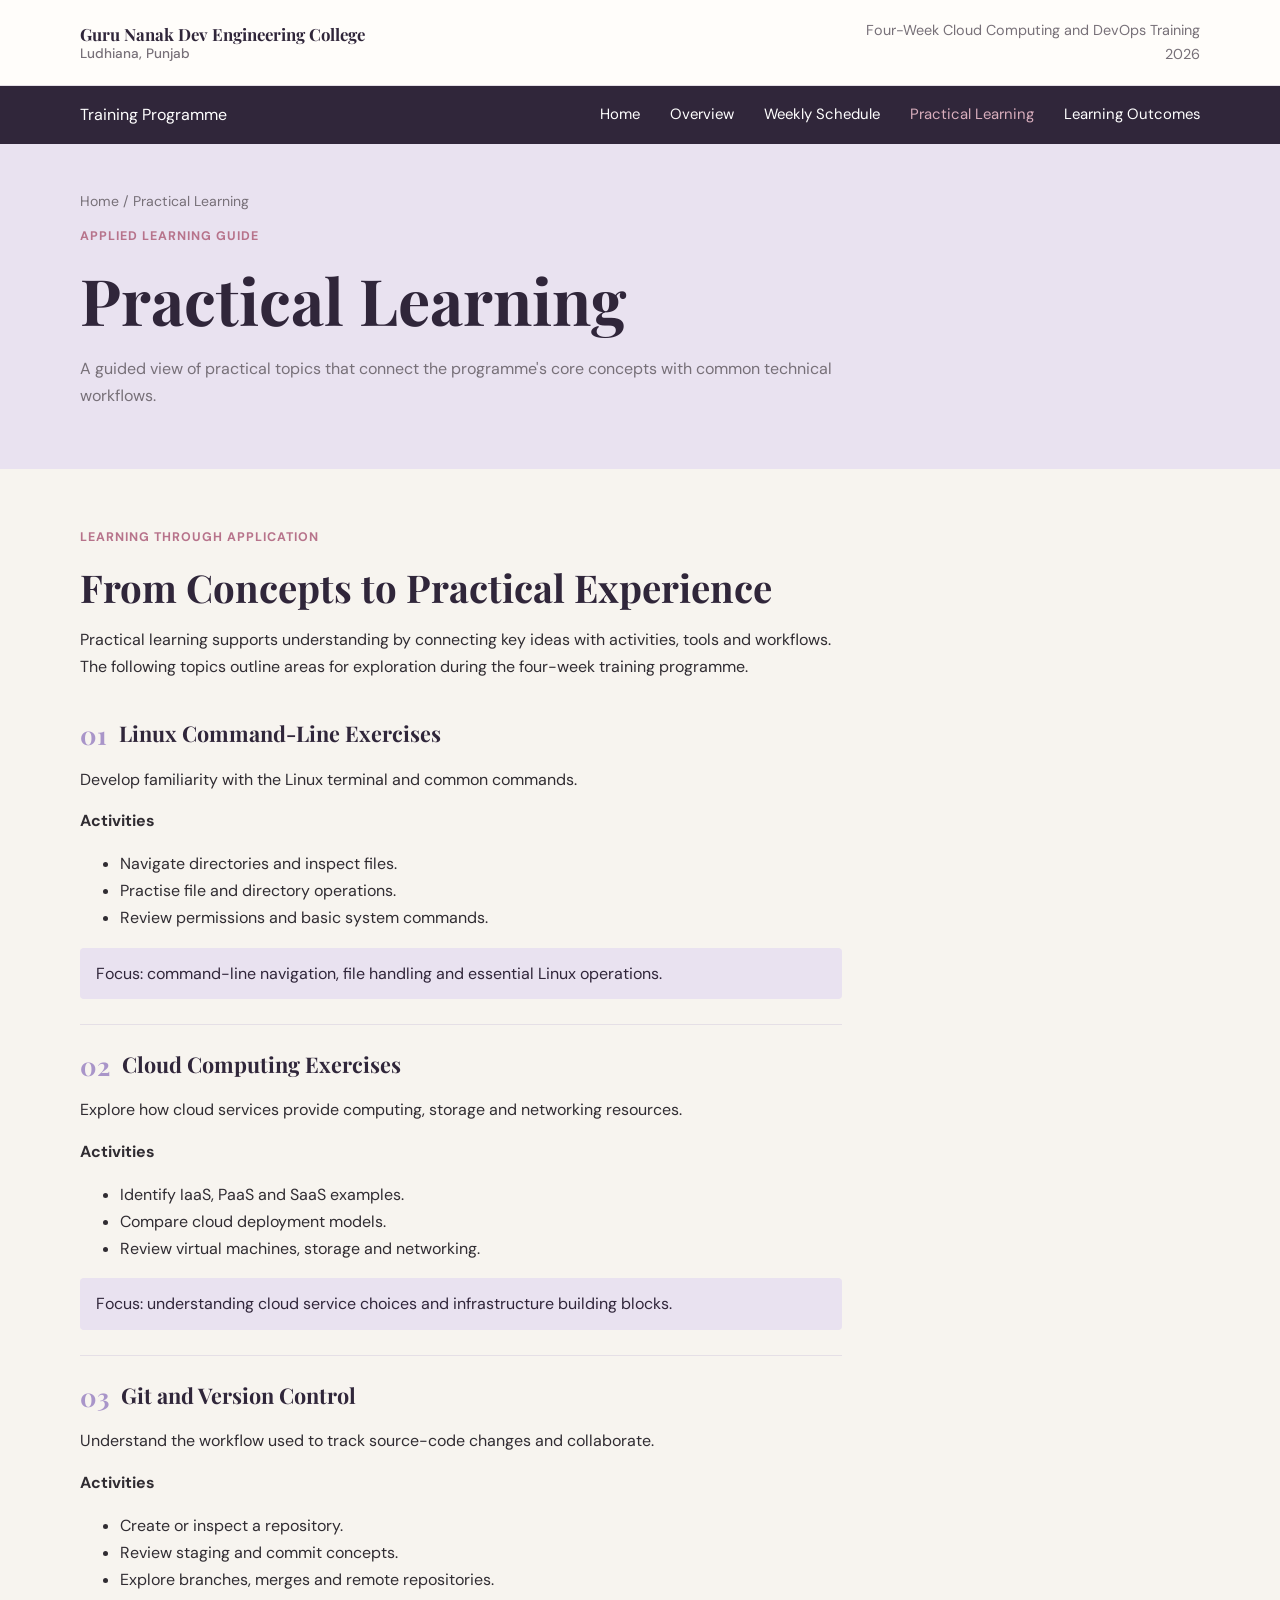
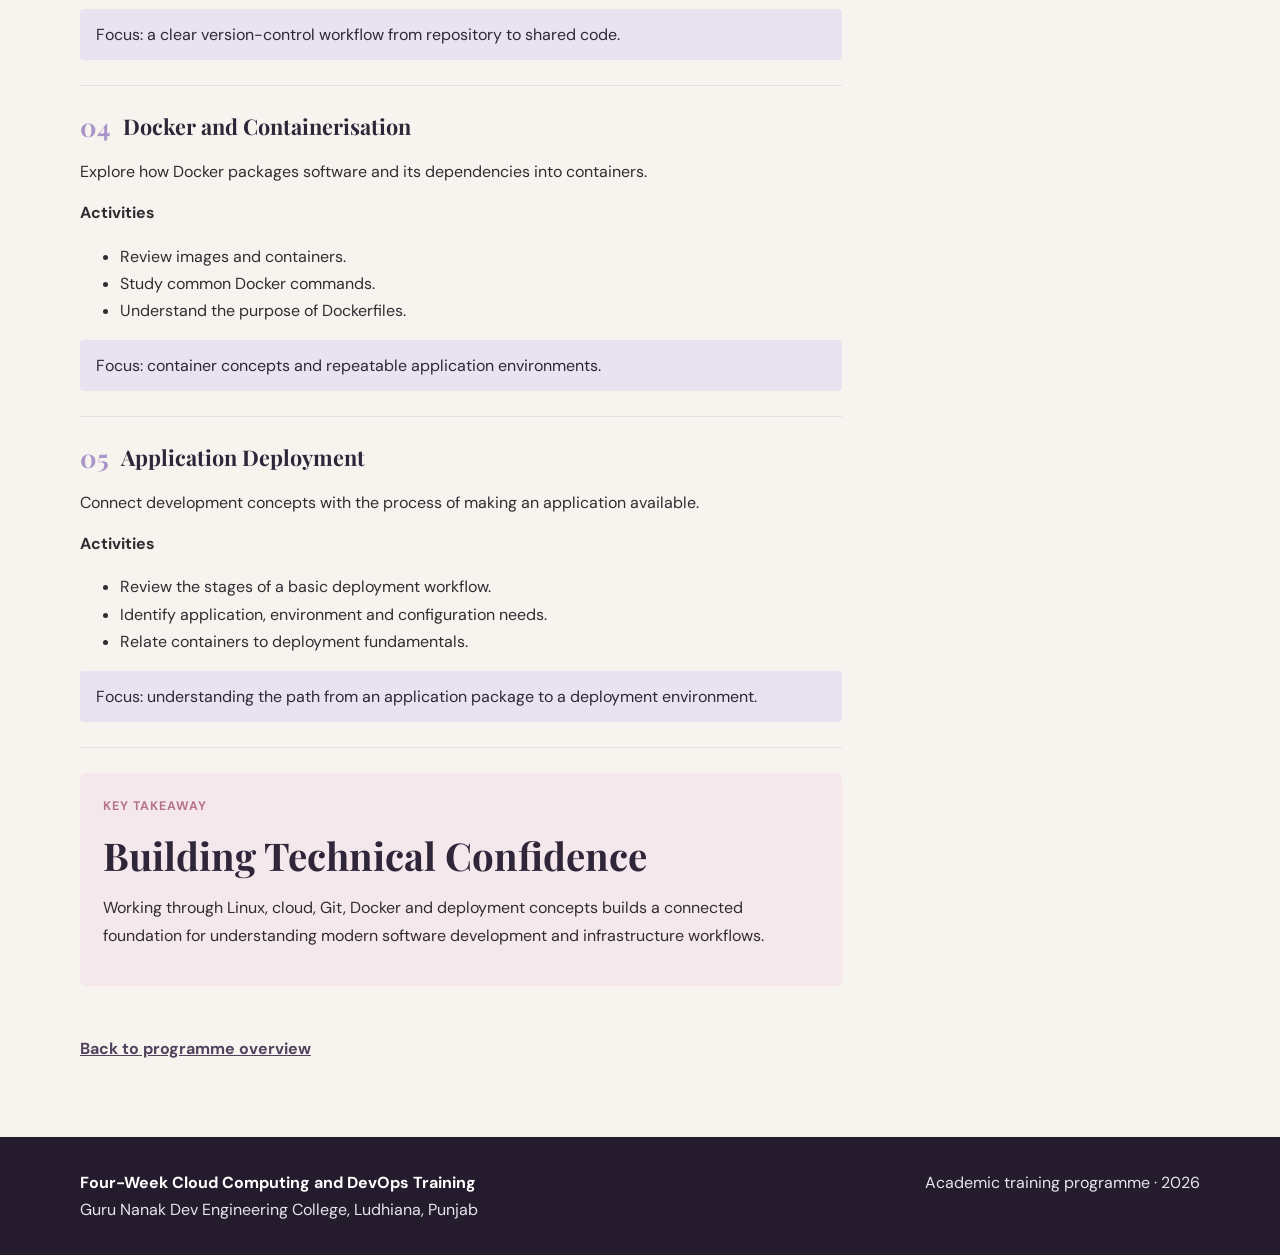
==== pages/practical.html @ 39a6b611 "Initial website upload" ====
<!DOCTYPE html>

<html lang="en"><head><meta charset="utf-8"/><meta content="width=device-width,initial-scale=1" name="viewport"/><meta content="Four-week Cloud Computing and DevOps training programme at GNDEC, Ludhiana." name="description"/><title>Practical Learning | GNDEC Training</title><link href="../assets/css/style.css" rel="stylesheet"/></head><body><header class="institution"><div class="container"><div class="college">Guru Nanak Dev Engineering College<small>Ludhiana, Punjab</small></div><div class="programme">Four-Week Cloud Computing and DevOps Training<br/>2026</div></div></header><nav class="nav"><div class="container nav-inner"><span>Training Programme</span><button aria-expanded="false" aria-label="Toggle navigation" class="menu">Menu</button><div class="nav-links"><a class="" href="../index.html#home">Home</a><a class="" href="../index.html#overview">Overview</a><a class="" href="../index.html#schedule">Weekly Schedule</a><a class="active" href="practical.html">Practical Learning</a><a class="" href="../index.html#outcomes">Learning Outcomes</a></div></div></nav><div class="page-banner"><div class="container"><div class="breadcrumb"><a href="../index.html">Home</a> / Practical Learning</div><div class="eyebrow">Applied learning guide</div><h1>Practical Learning</h1><p class="lead">A guided view of practical topics that connect the programme's core concepts with common technical workflows.</p></div></div><main class="container page-layout"><article><div class="eyebrow">Learning through application</div><h2>From Concepts to Practical Experience</h2><p>Practical learning supports understanding by connecting key ideas with activities, tools and workflows. The following topics outline areas for exploration during the four-week training programme.</p><section class="practical-topic" id="practical-1"><h3><span>01</span>Linux Command-Line Exercises</h3><p>Develop familiarity with the Linux terminal and common commands.</p><strong>Activities</strong><ul><li>Navigate directories and inspect files.</li><li>Practise file and directory operations.</li><li>Review permissions and basic system commands.</li></ul><div class="focus">Focus: command-line navigation, file handling and essential Linux operations.</div></section><section class="practical-topic" id="practical-2"><h3><span>02</span>Cloud Computing Exercises</h3><p>Explore how cloud services provide computing, storage and networking resources.</p><strong>Activities</strong><ul><li>Identify IaaS, PaaS and SaaS examples.</li><li>Compare cloud deployment models.</li><li>Review virtual machines, storage and networking.</li></ul><div class="focus">Focus: understanding cloud service choices and infrastructure building blocks.</div></section><section class="practical-topic" id="practical-3"><h3><span>03</span>Git and Version Control</h3><p>Understand the workflow used to track source-code changes and collaborate.</p><strong>Activities</strong><ul><li>Create or inspect a repository.</li><li>Review staging and commit concepts.</li><li>Explore branches, merges and remote repositories.</li></ul><div class="focus">Focus: a clear version-control workflow from repository to shared code.</div></section><section class="practical-topic" id="practical-4"><h3><span>04</span>Docker and Containerisation</h3><p>Explore how Docker packages software and its dependencies into containers.</p><strong>Activities</strong><ul><li>Review images and containers.</li><li>Study common Docker commands.</li><li>Understand the purpose of Dockerfiles.</li></ul><div class="focus">Focus: container concepts and repeatable application environments.</div></section><section class="practical-topic" id="practical-5"><h3><span>05</span>Application Deployment</h3><p>Connect development concepts with the process of making an application available.</p><strong>Activities</strong><ul><li>Review the stages of a basic deployment workflow.</li><li>Identify application, environment and configuration needs.</li><li>Relate containers to deployment fundamentals.</li></ul><div class="focus">Focus: understanding the path from an application package to a deployment environment.</div></section><section class="activity"><div class="eyebrow">Key takeaway</div><h2>Building Technical Confidence</h2><p>Working through Linux, cloud, Git, Docker and deployment concepts builds a connected foundation for understanding modern software development and infrastructure workflows.</p></section><a class="back" href="../index.html">Back to programme overview</a></article></main><footer class="footer"><div class="container"><div><strong>Four-Week Cloud Computing and DevOps Training</strong><br/>Guru Nanak Dev Engineering College, Ludhiana, Punjab</div><div>Academic training programme · 2026</div></div></footer><script defer="True" src="../assets/js/script.js"></script></body></html>
---- assets/css/style.css ----
@import url('https://fonts.googleapis.com/css2?family=DM+Sans:wght@400;500;600;700&family=Playfair+Display:wght@600;700&display=swap');
:root{--plum:#30263a;--plum-dark:#241c2d;--plum-light:#51435e;--lavender:#a995c9;--lavender-pale:#e9e2f0;--rose:#d9aebd;--rose-pale:#f4e8ec;--cream:#f7f4ef;--white:#fffdfa;--ink:#302c32;--muted:#777078;--border:#e5dfe6;--heading:"Playfair Display",Georgia,serif;--body:"DM Sans",sans-serif}
*{box-sizing:border-box}html{scroll-behavior:smooth;scroll-padding-top:90px}body{margin:0;background:var(--cream);color:var(--ink);font:16px/1.7 var(--body)}a{color:inherit;text-decoration:none}img{display:block;width:100%;object-fit:cover}h1,h2,h3{font-family:var(--heading);line-height:1.2;color:var(--plum);margin:0 0 16px}h1{font-size:clamp(2.4rem,5vw,4.2rem)}h2{font-size:clamp(1.8rem,3vw,2.6rem)}h3{font-size:1.35rem}p{margin:0 0 14px}.container{width:min(1120px,calc(100% - 40px));margin:auto}.institution{background:var(--white);padding:18px 0;border-bottom:1px solid var(--border)}.institution .container{display:flex;justify-content:space-between;align-items:center;gap:20px}.college{font:700 1.05rem var(--heading);color:var(--plum)}.college small{display:block;font:500 .85rem var(--body);color:var(--muted)}.programme{text-align:right;color:var(--muted);font-size:.9rem}.nav{background:var(--plum);color:white;position:sticky;top:0;z-index:10}.nav-inner{display:flex;align-items:center;justify-content:space-between;min-height:58px}.nav-links{display:flex;gap:30px}.nav a{font-size:.93rem}.nav a:hover,.nav a.active{color:var(--rose)}.menu{display:none;background:none;border:1px solid #ffffff55;color:white;padding:7px 11px;border-radius:5px;font:inherit}.hero{min-height:470px;display:flex;align-items:center;color:white;background:linear-gradient(90deg,rgba(36,28,45,.94),rgba(48,38,58,.65)),url('banner.jpg') center/cover}.hero .container{padding:75px 0}.hero h1{color:white;max-width:700px}.hero p{max-width:650px;font-size:1.1rem;color:#f4edf5}.eyebrow{color:#b7738b;font-weight:700;letter-spacing:.08em;text-transform:uppercase;font-size:.78rem;margin-bottom:15px}.button{display:inline-block;background:var(--lavender);color:var(--plum-dark);font-weight:700;padding:11px 19px;border-radius:4px;margin-top:12px}.notice{background:var(--rose-pale);padding:13px 0;text-align:center;color:var(--plum);font-weight:600}.section{padding:76px 0}.section.alt{background:var(--white)}.lead{max-width:760px;color:var(--muted)}.overview-grid,.two-col{display:grid;grid-template-columns:1.2fr .8fr;gap:36px;align-items:center}.info-panel,.side-panel{background:var(--lavender-pale);padding:26px;border-radius:7px}.info-panel p{margin:8px 0}.cards{display:grid;grid-template-columns:repeat(4,1fr);gap:18px;margin-top:28px}.card{background:var(--white);border:1px solid var(--border);padding:23px;border-radius:6px;box-shadow:0 5px 18px #30263a08}.card .num{color:var(--lavender);font:700 1.8rem var(--heading);margin-bottom:12px}.weeks{display:grid;grid-template-columns:repeat(2,1fr);gap:24px;margin-top:30px}.week-card{background:var(--white);border:1px solid var(--border);border-radius:7px;overflow:hidden}.week-card img{height:190px}.week-body{padding:23px}.week-body ul,.topic ul{padding-left:20px;color:var(--muted)}.week-label{color:var(--plum-light);font-size:.85rem;font-weight:700}.text-link{color:var(--plum-light);font-weight:700;text-decoration:underline;text-underline-offset:4px}.two-col img{height:330px;border-radius:7px}.outcomes{display:grid;grid-template-columns:repeat(3,1fr);gap:18px;margin-top:28px}.outcomes .card{background:var(--lavender-pale)}.ack{background:var(--rose-pale);padding:30px;border-left:4px solid var(--rose);border-radius:4px}.footer{background:var(--plum-dark);color:#e9e2f0;padding:32px 0}.footer .container{display:flex;justify-content:space-between;gap:20px;flex-wrap:wrap}.footer strong{color:white}.page-banner{background:var(--lavender-pale);padding:46px 0}.breadcrumb{font-size:.88rem;color:var(--muted);margin-bottom:12px}.page-layout{display:grid;grid-template-columns:minmax(0,2fr) minmax(240px,.85fr);gap:34px;padding:58px 0 75px}.article-image{height:300px;border-radius:7px;margin:22px 0 30px}.topic-list{display:grid;grid-template-columns:1fr 1fr;gap:12px;margin:20px 0 32px}.topic-item{background:var(--white);border:1px solid var(--border);padding:15px;border-radius:5px}.activity{background:var(--rose-pale);padding:23px;border-radius:6px;margin:25px 0}.sidebar{display:grid;gap:18px;align-content:start}.side-panel{padding:22px}.side-panel h3{font-size:1.2rem}.side-panel a{display:block;padding:7px 0;border-bottom:1px solid #30263a15;color:var(--plum-light)}.side-panel a:last-child{border:0}.pager{display:flex;justify-content:space-between;gap:20px;border-top:1px solid var(--border);padding-top:24px;margin-top:35px}.practical-topic{padding:25px 0;border-bottom:1px solid var(--border)}.practical-topic h3{display:flex;gap:12px;align-items:center}.practical-topic h3 span{color:var(--lavender);font-size:1.6rem}.focus{background:var(--lavender-pale);padding:12px 16px;border-radius:4px;color:var(--plum);margin-top:12px}.back{display:inline-block;margin-top:24px;color:var(--plum-light);font-weight:700;text-decoration:underline}
@media(max-width:800px){.cards{grid-template-columns:repeat(2,1fr)}.outcomes{grid-template-columns:repeat(2,1fr)}.overview-grid,.two-col,.page-layout{grid-template-columns:1fr}.sidebar{grid-row:auto}.nav-inner{min-height:58px}.menu{display:block}.nav-links{display:none;position:absolute;top:58px;left:0;right:0;background:var(--plum-dark);padding:18px 22px;flex-direction:column;gap:13px}.nav-links.open{display:flex}.programme{font-size:.8rem}.institution .container{align-items:flex-start}}
@media(max-width:520px){.container{width:min(100% - 28px,1120px)}.institution .container{display:block}.programme{text-align:left;margin-top:8px}.hero{min-height:420px}.hero .container{padding:55px 0}.section{padding:55px 0}.cards,.weeks,.outcomes,.topic-list{grid-template-columns:1fr}.week-card img{height:175px}.two-col img{height:230px}.page-layout{padding:38px 0 55px}.article-image{height:220px}.pager{font-size:.9rem}}
@media print{.nav,.button,.pager,.back{display:none!important}body{background:white}.section,.page-layout{padding:24px 0}.card,.info-panel,.side-panel{box-shadow:none;break-inside:avoid}}

/* Weekly study notes */
.sidebar{position:fixed;inset:0 auto 0 0;width:270px;background:var(--plum-dark);color:#f7f4ef;padding:28px 22px;display:flex;flex-direction:column;gap:26px;z-index:20;overflow-y:auto}.brand{display:flex;align-items:center;gap:12px}.brand-mark{width:42px;height:42px;display:grid;place-items:center;background:var(--lavender);color:var(--plum-dark);font-weight:700;border-radius:5px}.brand h2{font-size:1.25rem;color:#fff;margin:0}.brand span,.profile p,.sidebar-bottom small{color:#c8bdcf;font-size:.86rem}.profile{padding:18px 0;border-top:1px solid #ffffff25;border-bottom:1px solid #ffffff25}.profile h3{color:#fff;margin:6px 0}.entry-label{display:block;color:#bba9cb;font-size:.72rem;font-weight:700;letter-spacing:.08em;text-transform:uppercase}.side-nav{display:grid;gap:7px}.side-nav a{padding:9px 10px;border-radius:4px;color:#e9e2f0;font-size:.91rem}.side-nav a:hover,.side-nav a.active{background:#ffffff16;color:#fff}.sidebar-bottom{margin-top:auto;color:#e9e2f0;font-size:.88rem}.sidebar-bottom p{margin:0}.main-content{margin-left:270px;min-height:100vh}.topline{height:54px;padding:0 5%;display:flex;align-items:center;justify-content:space-between;color:var(--muted);font-size:.78rem;letter-spacing:.06em;border-bottom:1px solid var(--border);background:var(--white)}.mobile-menu{display:none}.scrim{display:none}.week-hero{padding:64px max(5%,calc((100% - 980px)/2));background:var(--lavender-pale)}.week-progress{display:flex;justify-content:space-between;color:var(--plum-light);font-size:.78rem;font-weight:700;letter-spacing:.08em}.week-hero .eyebrow{margin-top:34px}.week-hero h1{max-width:820px;font-size:clamp(2.5rem,5vw,4.1rem)}.week-hero>p:not(.eyebrow){max-width:720px;color:#5e5661;font-size:1.08rem}.brief-grid{display:flex;gap:48px;flex-wrap:wrap;margin-top:34px;padding-top:22px;border-top:1px solid #30263a22}.brief-grid div{display:grid;gap:4px}.brief-grid span{font-size:.7rem;color:var(--muted);letter-spacing:.08em}.brief-grid strong{color:var(--plum);font-size:.95rem}.week-page-content{padding:58px 5% 70px}.week-page-grid{max-width:1100px;margin:auto;display:grid;grid-template-columns:minmax(0,1fr) 235px;gap:54px;align-items:start}.week-page-main{min-width:0}.week-page-main>.eyebrow{margin-bottom:8px}.week-page-main>h2{font-size:2.35rem;margin-bottom:12px}.section-intro{font-size:1.08rem;color:#615a63;max-width:800px;margin-bottom:40px}.day-entry{display:grid;grid-template-columns:62px minmax(0,1fr);gap:22px;padding:34px 0;border-top:1px solid var(--border);scroll-margin-top:24px}.day-rail{padding-top:5px;color:var(--lavender);font-family:var(--heading)}.day-rail span{display:block;font-size:2rem;line-height:1}.day-rail small{display:block;margin-top:7px;font:700 .62rem var(--body);letter-spacing:.08em;color:var(--muted)}.day-content h2{font-size:1.75rem;margin:0 0 15px}.day-content h3{font-size:1.2rem;margin:25px 0 10px}.day-content p,.day-content li,.weekly-reflection p{font-size:1rem;line-height:1.85;color:#514b54}.day-content ul,.outcomes-section ul{padding-left:22px}.day-content li,.outcomes-section li{margin:5px 0}.entry-grid{display:grid;grid-template-columns:1fr 1fr;gap:24px;margin:22px 0;padding:20px 0;border-top:1px solid var(--border);border-bottom:1px solid var(--border)}.entry-grid>div{min-width:0}.entry-grid .entry-label{margin-bottom:9px}.code-wrap{margin:22px 0;padding:18px 20px;background:#eee9f0;border-radius:5px;overflow:auto}.code-wrap pre{margin:8px 0 0;font: .9rem/1.7 Consolas,monospace;color:#30263a;white-space:pre-wrap}.reflection{margin:22px 0;padding:18px 20px;background:var(--rose-pale);border-left:3px solid var(--rose)}.reflection strong{font-family:var(--heading);color:var(--plum)}.reflection p{margin:7px 0 0}.weekly-reflection,.outcomes-section{padding:32px 0;border-top:1px solid var(--border);scroll-margin-top:24px}.weekly-reflection h2,.outcomes-section h2{font-size:1.8rem}.outcomes-section li{color:#514b54;line-height:1.7}.week-sidebar{position:sticky;top:22px;display:grid;gap:18px}.week-learning{background:var(--white);padding:20px;border:1px solid var(--border);border-radius:5px}.week-learning h3{font-size:1.2rem;margin:7px 0 12px}.week-learning a{display:block;padding:8px 0;border-bottom:1px solid var(--border);font-size:.88rem;color:var(--plum-light);line-height:1.45}.week-learning a:last-child{border:0}.week-navigation{display:flex;justify-content:space-between;gap:16px;margin-top:34px;padding-top:22px;border-top:1px solid var(--border);font-weight:700;color:var(--plum-light)}.site-footer{padding:24px 5%;background:var(--plum-dark);color:#e9e2f0;text-align:center;font-size:.88rem}.site-footer p{margin:0}
@media(max-width:900px){.sidebar{width:245px}.main-content{margin-left:245px}.week-page-grid{grid-template-columns:1fr}.week-sidebar{position:static;grid-template-columns:1fr 1fr;grid-row:1}.week-hero{padding:48px 5%}.week-page-content{padding:42px 5%}}
@media(max-width:700px){.sidebar{transform:translateX(-100%);transition:transform .25s ease;width:min(290px,85vw)}.sidebar.open{transform:translateX(0)}.main-content{margin-left:0}.mobile-menu{display:block;border:1px solid var(--border);background:var(--white);color:var(--plum);border-radius:4px;padding:5px 10px;font:inherit}.scrim.show{display:block;position:fixed;inset:0;background:#17121dcc;z-index:15}.week-sidebar{grid-template-columns:1fr}.week-hero{padding:40px 22px}.week-page-content{padding:35px 22px}.day-entry{grid-template-columns:42px 1fr;gap:12px}.day-rail span{font-size:1.6rem}.entry-grid{grid-template-columns:1fr}.brief-grid{gap:22px}.topline{padding:0 22px}}
@media print{.sidebar,.topline,.week-sidebar,.week-navigation,.site-footer{display:none!important}.main-content{margin:0}.week-hero,.week-page-content{padding:20px 0}.day-entry{break-inside:avoid}.week-hero{background:white}}
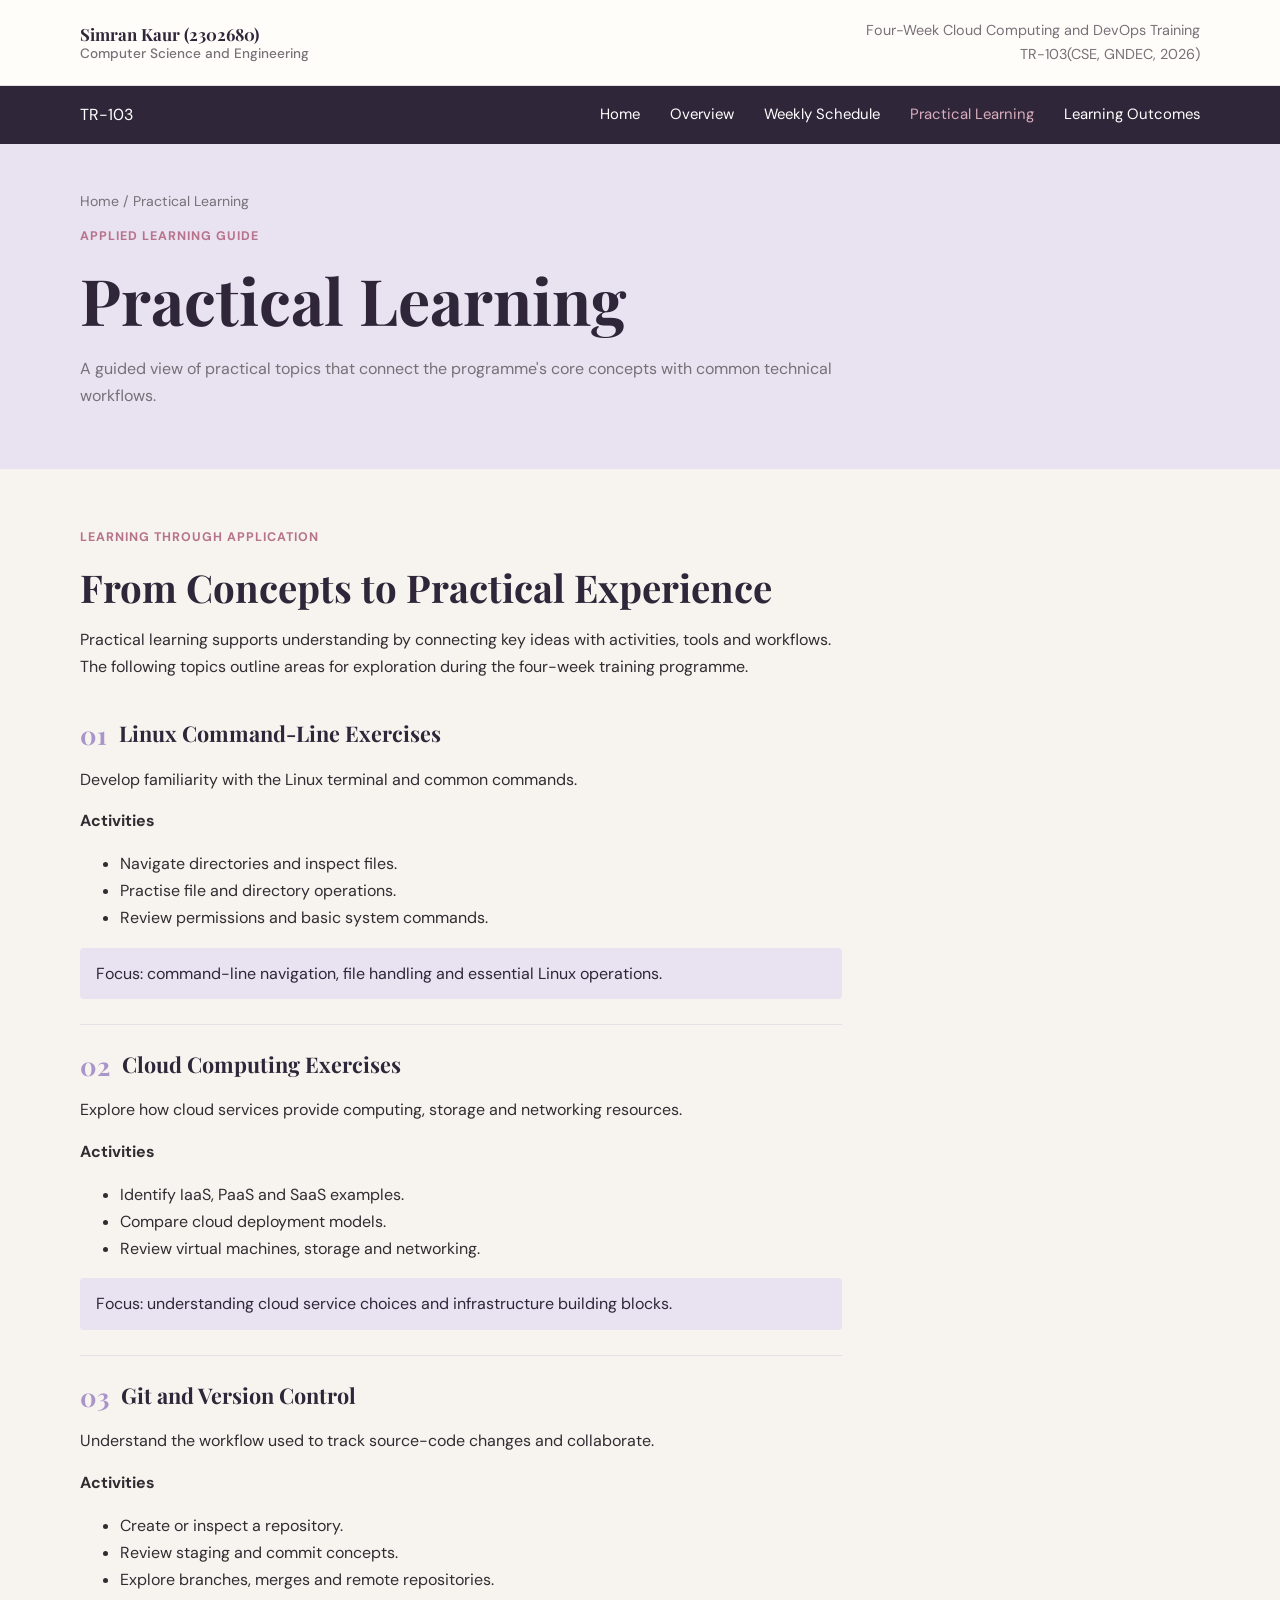
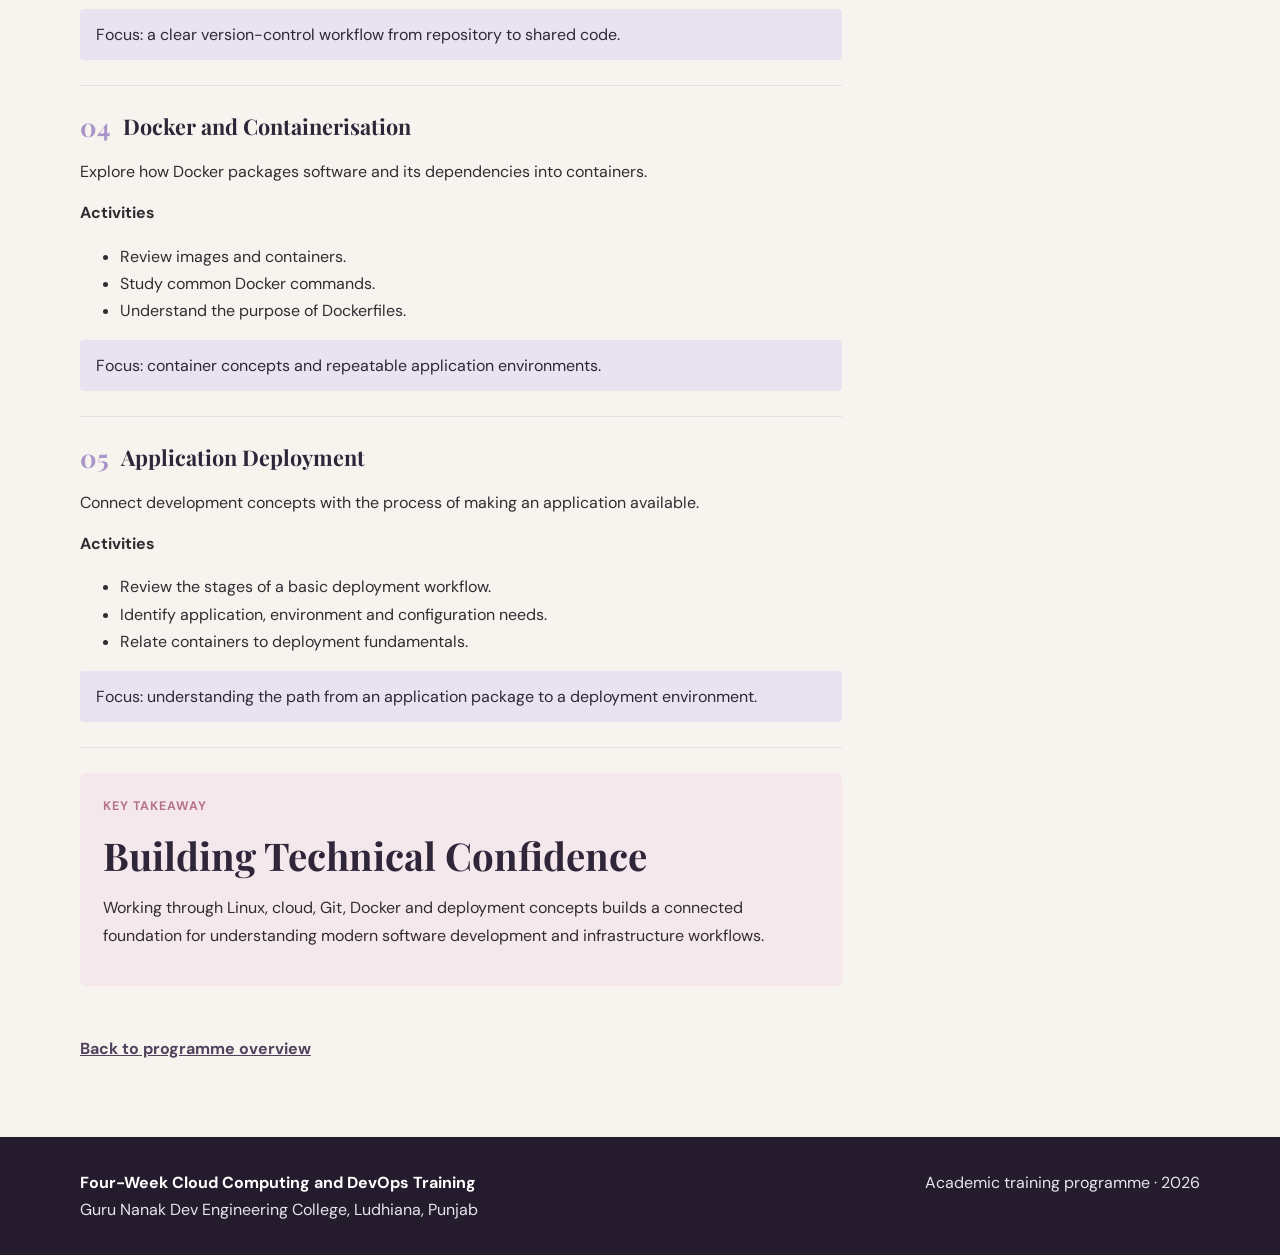
==== commit 9488388d: "added name, URN and dept" ====
--- a/pages/practical.html
+++ b/pages/practical.html
@@ -1,3 +1,3 @@
 <!DOCTYPE html>
 
-<html lang="en"><head><meta charset="utf-8"/><meta content="width=device-width,initial-scale=1" name="viewport"/><meta content="Four-week Cloud Computing and DevOps training programme at GNDEC, Ludhiana." name="description"/><title>Practical Learning | GNDEC Training</title><link href="../assets/css/style.css" rel="stylesheet"/></head><body><header class="institution"><div class="container"><div class="college">Guru Nanak Dev Engineering College<small>Ludhiana, Punjab</small></div><div class="programme">Four-Week Cloud Computing and DevOps Training<br/>2026</div></div></header><nav class="nav"><div class="container nav-inner"><span>Training Programme</span><button aria-expanded="false" aria-label="Toggle navigation" class="menu">Menu</button><div class="nav-links"><a class="" href="../index.html#home">Home</a><a class="" href="../index.html#overview">Overview</a><a class="" href="../index.html#schedule">Weekly Schedule</a><a class="active" href="practical.html">Practical Learning</a><a class="" href="../index.html#outcomes">Learning Outcomes</a></div></div></nav><div class="page-banner"><div class="container"><div class="breadcrumb"><a href="../index.html">Home</a> / Practical Learning</div><div class="eyebrow">Applied learning guide</div><h1>Practical Learning</h1><p class="lead">A guided view of practical topics that connect the programme's core concepts with common technical workflows.</p></div></div><main class="container page-layout"><article><div class="eyebrow">Learning through application</div><h2>From Concepts to Practical Experience</h2><p>Practical learning supports understanding by connecting key ideas with activities, tools and workflows. The following topics outline areas for exploration during the four-week training programme.</p><section class="practical-topic" id="practical-1"><h3><span>01</span>Linux Command-Line Exercises</h3><p>Develop familiarity with the Linux terminal and common commands.</p><strong>Activities</strong><ul><li>Navigate directories and inspect files.</li><li>Practise file and directory operations.</li><li>Review permissions and basic system commands.</li></ul><div class="focus">Focus: command-line navigation, file handling and essential Linux operations.</div></section><section class="practical-topic" id="practical-2"><h3><span>02</span>Cloud Computing Exercises</h3><p>Explore how cloud services provide computing, storage and networking resources.</p><strong>Activities</strong><ul><li>Identify IaaS, PaaS and SaaS examples.</li><li>Compare cloud deployment models.</li><li>Review virtual machines, storage and networking.</li></ul><div class="focus">Focus: understanding cloud service choices and infrastructure building blocks.</div></section><section class="practical-topic" id="practical-3"><h3><span>03</span>Git and Version Control</h3><p>Understand the workflow used to track source-code changes and collaborate.</p><strong>Activities</strong><ul><li>Create or inspect a repository.</li><li>Review staging and commit concepts.</li><li>Explore branches, merges and remote repositories.</li></ul><div class="focus">Focus: a clear version-control workflow from repository to shared code.</div></section><section class="practical-topic" id="practical-4"><h3><span>04</span>Docker and Containerisation</h3><p>Explore how Docker packages software and its dependencies into containers.</p><strong>Activities</strong><ul><li>Review images and containers.</li><li>Study common Docker commands.</li><li>Understand the purpose of Dockerfiles.</li></ul><div class="focus">Focus: container concepts and repeatable application environments.</div></section><section class="practical-topic" id="practical-5"><h3><span>05</span>Application Deployment</h3><p>Connect development concepts with the process of making an application available.</p><strong>Activities</strong><ul><li>Review the stages of a basic deployment workflow.</li><li>Identify application, environment and configuration needs.</li><li>Relate containers to deployment fundamentals.</li></ul><div class="focus">Focus: understanding the path from an application package to a deployment environment.</div></section><section class="activity"><div class="eyebrow">Key takeaway</div><h2>Building Technical Confidence</h2><p>Working through Linux, cloud, Git, Docker and deployment concepts builds a connected foundation for understanding modern software development and infrastructure workflows.</p></section><a class="back" href="../index.html">Back to programme overview</a></article></main><footer class="footer"><div class="container"><div><strong>Four-Week Cloud Computing and DevOps Training</strong><br/>Guru Nanak Dev Engineering College, Ludhiana, Punjab</div><div>Academic training programme · 2026</div></div></footer><script defer="True" src="../assets/js/script.js"></script></body></html>+<html lang="en"><head><meta charset="utf-8"/><meta content="width=device-width,initial-scale=1" name="viewport"/><meta content="Four-week Cloud Computing and DevOps training programme at GNDEC, Ludhiana." name="description"/><title>Practical Learning | GNDEC Training</title><link href="../assets/css/style.css" rel="stylesheet"/></head><body><header class="institution"><div class="container"><div class="college">Simran Kaur (2302680)<small>Computer Science and Engineering</small></div><div class="programme">Four-Week Cloud Computing and DevOps Training<br/>TR-103(CSE, GNDEC, 2026)</div></div></header><nav class="nav"><div class="container nav-inner"><span>TR-103</span><button aria-expanded="false" aria-label="Toggle navigation" class="menu">Menu</button><div class="nav-links"><a class="" href="../index.html#home">Home</a><a class="" href="../index.html#overview">Overview</a><a class="" href="../index.html#schedule">Weekly Schedule</a><a class="active" href="practical.html">Practical Learning</a><a class="" href="../index.html#outcomes">Learning Outcomes</a></div></div></nav><div class="page-banner"><div class="container"><div class="breadcrumb"><a href="../index.html">Home</a> / Practical Learning</div><div class="eyebrow">Applied learning guide</div><h1>Practical Learning</h1><p class="lead">A guided view of practical topics that connect the programme's core concepts with common technical workflows.</p></div></div><main class="container page-layout"><article><div class="eyebrow">Learning through application</div><h2>From Concepts to Practical Experience</h2><p>Practical learning supports understanding by connecting key ideas with activities, tools and workflows. The following topics outline areas for exploration during the four-week training programme.</p><section class="practical-topic" id="practical-1"><h3><span>01</span>Linux Command-Line Exercises</h3><p>Develop familiarity with the Linux terminal and common commands.</p><strong>Activities</strong><ul><li>Navigate directories and inspect files.</li><li>Practise file and directory operations.</li><li>Review permissions and basic system commands.</li></ul><div class="focus">Focus: command-line navigation, file handling and essential Linux operations.</div></section><section class="practical-topic" id="practical-2"><h3><span>02</span>Cloud Computing Exercises</h3><p>Explore how cloud services provide computing, storage and networking resources.</p><strong>Activities</strong><ul><li>Identify IaaS, PaaS and SaaS examples.</li><li>Compare cloud deployment models.</li><li>Review virtual machines, storage and networking.</li></ul><div class="focus">Focus: understanding cloud service choices and infrastructure building blocks.</div></section><section class="practical-topic" id="practical-3"><h3><span>03</span>Git and Version Control</h3><p>Understand the workflow used to track source-code changes and collaborate.</p><strong>Activities</strong><ul><li>Create or inspect a repository.</li><li>Review staging and commit concepts.</li><li>Explore branches, merges and remote repositories.</li></ul><div class="focus">Focus: a clear version-control workflow from repository to shared code.</div></section><section class="practical-topic" id="practical-4"><h3><span>04</span>Docker and Containerisation</h3><p>Explore how Docker packages software and its dependencies into containers.</p><strong>Activities</strong><ul><li>Review images and containers.</li><li>Study common Docker commands.</li><li>Understand the purpose of Dockerfiles.</li></ul><div class="focus">Focus: container concepts and repeatable application environments.</div></section><section class="practical-topic" id="practical-5"><h3><span>05</span>Application Deployment</h3><p>Connect development concepts with the process of making an application available.</p><strong>Activities</strong><ul><li>Review the stages of a basic deployment workflow.</li><li>Identify application, environment and configuration needs.</li><li>Relate containers to deployment fundamentals.</li></ul><div class="focus">Focus: understanding the path from an application package to a deployment environment.</div></section><section class="activity"><div class="eyebrow">Key takeaway</div><h2>Building Technical Confidence</h2><p>Working through Linux, cloud, Git, Docker and deployment concepts builds a connected foundation for understanding modern software development and infrastructure workflows.</p></section><a class="back" href="../index.html">Back to programme overview</a></article></main><footer class="footer"><div class="container"><div><strong>Four-Week Cloud Computing and DevOps Training</strong><br/>Guru Nanak Dev Engineering College, Ludhiana, Punjab</div><div>Academic training programme · 2026</div></div></footer><script defer="True" src="../assets/js/script.js"></script></body></html>
